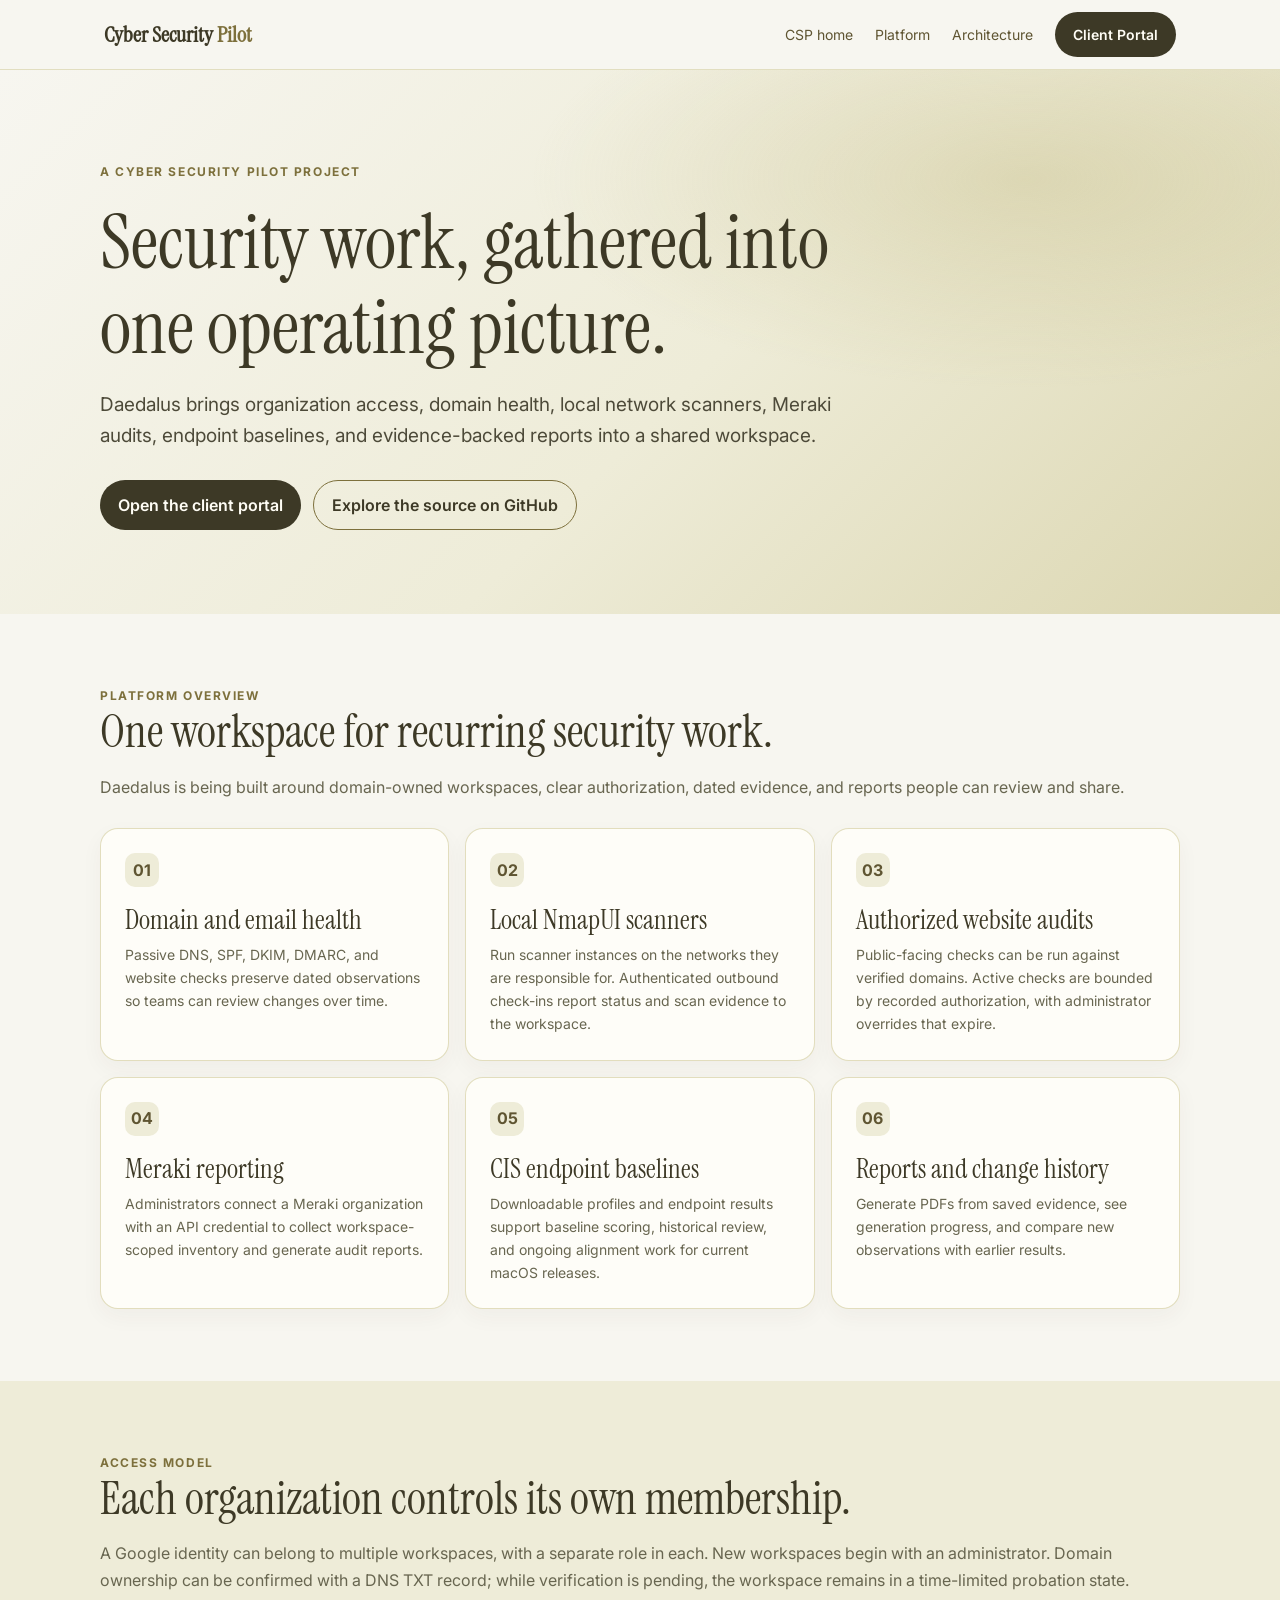
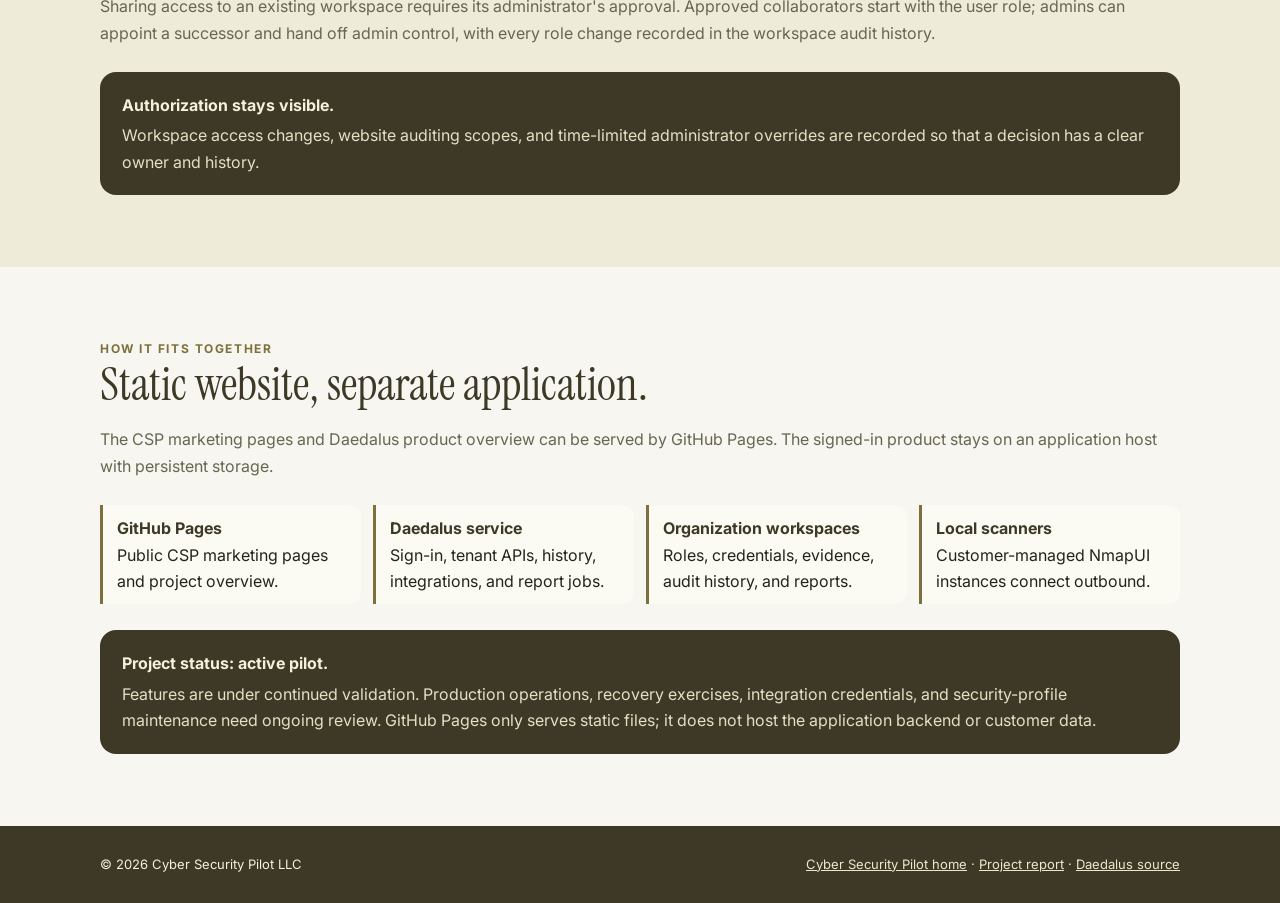
==== site/daedalus.html @ f19bf1ff "Document Release 049 and link public project report" ====
<!doctype html>
<html lang="en">
<head>
  <meta charset="utf-8">
  <meta name="viewport" content="width=device-width, initial-scale=1">
  <meta name="description" content="Daedalus is Cyber Security Pilot's multi-organization security operations portal for domain health, local scanners, Meraki, endpoint baselines, and reports.">
  <title>Daedalus | Cyber Security Pilot</title>
  <link rel="preconnect" href="https://fonts.googleapis.com">
  <link rel="preconnect" href="https://fonts.gstatic.com" crossorigin>
  <link href="https://fonts.googleapis.com/css2?family=Instrument+Serif:ital@0;1&family=Inter:wght@400;500;600;700&display=swap" rel="stylesheet">
  <style>
    :root{color-scheme:light;--ivory:#f7f6f0;--paper:#fefdf8;--olive:#5f5532;--olive-dark:#3d3926;--olive-mid:#7d703c;--olive-pale:#eeecd8;--line:#dbd6b0;--ink:#252319;--muted:#686650;--white:#fffdf5}
    *{box-sizing:border-box}html{scroll-behavior:smooth}body{margin:0;background:var(--ivory);color:var(--ink);font-family:Inter,system-ui,sans-serif;line-height:1.65}a{color:inherit}header{position:sticky;top:0;z-index:5;background:rgba(247,246,240,.94);backdrop-filter:blur(12px);border-bottom:1px solid rgba(219,214,176,.75)}.nav{max-width:1120px;margin:auto;padding:12px 24px;display:flex;align-items:center;justify-content:space-between;gap:20px}.brand{font:600 22px 'Instrument Serif',Georgia,serif;text-decoration:none;color:var(--olive-dark)}.brand b{color:var(--olive-mid);font-weight:600}.navlinks{display:flex;align-items:center;gap:22px;font-size:14px}.navlinks a{text-decoration:none;color:var(--olive)}.button{display:inline-flex;align-items:center;justify-content:center;border-radius:999px;padding:11px 18px;background:var(--olive-dark);color:var(--white)!important;font-weight:600;text-decoration:none}.hero{background:radial-gradient(ellipse at 80% 20%,rgba(196,187,132,.38),transparent 34%),linear-gradient(135deg,#f7f6f0,#eeecd8 55%,#dbd6b0);padding:92px 24px 84px}.wrap{max-width:1080px;margin:auto}.eyebrow{font-size:12px;text-transform:uppercase;letter-spacing:.13em;font-weight:700;color:var(--olive-mid)}h1,h2,h3{font-family:'Instrument Serif',Georgia,serif;font-weight:500;color:var(--olive-dark);line-height:1.12}h1{font-size:clamp(44px,7vw,76px);max-width:780px;margin:18px 0}h2{font-size:clamp(32px,4vw,46px);margin:0 0 16px}h3{font-size:27px;margin:0 0 8px}.lede{font-size:19px;color:#4d4a39;max-width:740px}.actions{display:flex;gap:12px;flex-wrap:wrap;margin-top:28px}.button.secondary{background:transparent;color:var(--olive-dark)!important;border:1px solid var(--olive-mid)}.section{padding:72px 24px}.section.alt{background:#eeecd8}.section p{color:var(--muted);margin:8px 0 0}.grid{display:grid;grid-template-columns:repeat(3,minmax(0,1fr));gap:16px;margin-top:28px}.card{background:var(--paper);border:1px solid rgba(219,214,176,.8);border-radius:18px;padding:24px;box-shadow:0 8px 22px rgba(61,57,38,.045)}.card p{font-size:14px}.number{display:inline-grid;place-items:center;width:34px;height:34px;border-radius:10px;background:var(--olive-pale);color:var(--olive);font-weight:700;margin-bottom:18px}.architecture{display:grid;grid-template-columns:repeat(4,minmax(0,1fr));gap:12px;margin-top:26px}.step{border-left:3px solid var(--olive-mid);padding:10px 14px;background:rgba(255,253,245,.66);border-radius:0 12px 12px 0}.step strong{display:block;color:var(--olive-dark)}.note{padding:20px 22px;background:var(--olive-dark);color:#f5f0d8;border-radius:16px;margin-top:26px}.note p{color:#e5dfc4;margin:4px 0 0}footer{background:var(--olive-dark);color:#f5f0d8;padding:28px 24px}footer .wrap{display:flex;justify-content:space-between;gap:20px;flex-wrap:wrap;font-size:13px}footer a{color:#eee7cb}
    @media(max-width:760px){.nav{padding:12px 16px}.navlinks{gap:12px}.navlinks .textlink{display:none}.hero{padding:72px 20px}.section{padding:56px 20px}.grid{grid-template-columns:1fr}.architecture{grid-template-columns:1fr 1fr}}@media(max-width:420px){.architecture{grid-template-columns:1fr}.brand{font-size:19px}.navlinks{font-size:12px}}
  </style>
</head>
<body>
  <header><nav class="nav" aria-label="Main navigation"><a class="brand" href="index.html">Cyber Security <b>Pilot</b></a><div class="navlinks"><a class="textlink" href="index.html">CSP home</a><a class="textlink" href="#platform">Platform</a><a class="textlink" href="#architecture">Architecture</a><a class="button" href="https://daedalus.cybersecuritypilot.org/">Client Portal</a></div></nav></header>
  <main>
    <section class="hero"><div class="wrap"><div class="eyebrow">A Cyber Security Pilot project</div><h1>Security work, gathered into one operating picture.</h1><p class="lede">Daedalus brings organization access, domain health, local network scanners, Meraki audits, endpoint baselines, and evidence-backed reports into a shared workspace.</p><div class="actions"><a class="button" href="https://daedalus.cybersecuritypilot.org/">Open the client portal</a><a class="button secondary" href="https://github.com/techmore/tm-daedalus">Explore the source on GitHub</a></div></div></section>
    <section class="section" id="platform"><div class="wrap"><div class="eyebrow">Platform overview</div><h2>One workspace for recurring security work.</h2><p>Daedalus is being built around domain-owned workspaces, clear authorization, dated evidence, and reports people can review and share.</p><div class="grid">
      <article class="card"><span class="number">01</span><h3>Domain and email health</h3><p>Passive DNS, SPF, DKIM, DMARC, and website checks preserve dated observations so teams can review changes over time.</p></article>
      <article class="card"><span class="number">02</span><h3>Local NmapUI scanners</h3><p>Run scanner instances on the networks they are responsible for. Authenticated outbound check-ins report status and scan evidence to the workspace.</p></article>
      <article class="card"><span class="number">03</span><h3>Authorized website audits</h3><p>Public-facing checks can be run against verified domains. Active checks are bounded by recorded authorization, with administrator overrides that expire.</p></article>
      <article class="card"><span class="number">04</span><h3>Meraki reporting</h3><p>Administrators connect a Meraki organization with an API credential to collect workspace-scoped inventory and generate audit reports.</p></article>
      <article class="card"><span class="number">05</span><h3>CIS endpoint baselines</h3><p>Downloadable profiles and endpoint results support baseline scoring, historical review, and ongoing alignment work for current macOS releases.</p></article>
      <article class="card"><span class="number">06</span><h3>Reports and change history</h3><p>Generate PDFs from saved evidence, see generation progress, and compare new observations with earlier results.</p></article>
    </div></div></section>
    <section class="section alt"><div class="wrap"><div class="eyebrow">Access model</div><h2>Each organization controls its own membership.</h2><p>A Google identity can belong to multiple workspaces, with a separate role in each. New workspaces begin with an administrator. Domain ownership can be confirmed with a DNS TXT record; while verification is pending, the workspace remains in a time-limited probation state. Sharing access to an existing workspace requires its administrator's approval. Approved collaborators start with the user role; admins can appoint a successor and hand off admin control, with every role change recorded in the workspace audit history.</p><div class="note"><strong>Authorization stays visible.</strong><p>Workspace access changes, website auditing scopes, and time-limited administrator overrides are recorded so that a decision has a clear owner and history.</p></div></div></section>
    <section class="section" id="architecture"><div class="wrap"><div class="eyebrow">How it fits together</div><h2>Static website, separate application.</h2><p>The CSP marketing pages and Daedalus product overview can be served by GitHub Pages. The signed-in product stays on an application host with persistent storage.</p><div class="architecture"><div class="step"><strong>GitHub Pages</strong><span>Public CSP marketing pages and project overview.</span></div><div class="step"><strong>Daedalus service</strong><span>Sign-in, tenant APIs, history, integrations, and report jobs.</span></div><div class="step"><strong>Organization workspaces</strong><span>Roles, credentials, evidence, audit history, and reports.</span></div><div class="step"><strong>Local scanners</strong><span>Customer-managed NmapUI instances connect outbound.</span></div></div><div class="note"><strong>Project status: active pilot.</strong><p>Features are under continued validation. Production operations, recovery exercises, integration credentials, and security-profile maintenance need ongoing review. GitHub Pages only serves static files; it does not host the application backend or customer data.</p></div></div></section>
  </main>
  <footer><div class="wrap"><span>© 2026 Cyber Security Pilot LLC</span><span><a href="index.html">Cyber Security Pilot home</a> · <a href="https://github.com/techmore/tm-daedalus/blob/main/PUBLIC-PROJECT-REPORT.md">Project report</a> · <a href="https://github.com/techmore/tm-daedalus">Daedalus source</a></span></div></footer>
</body>
</html>
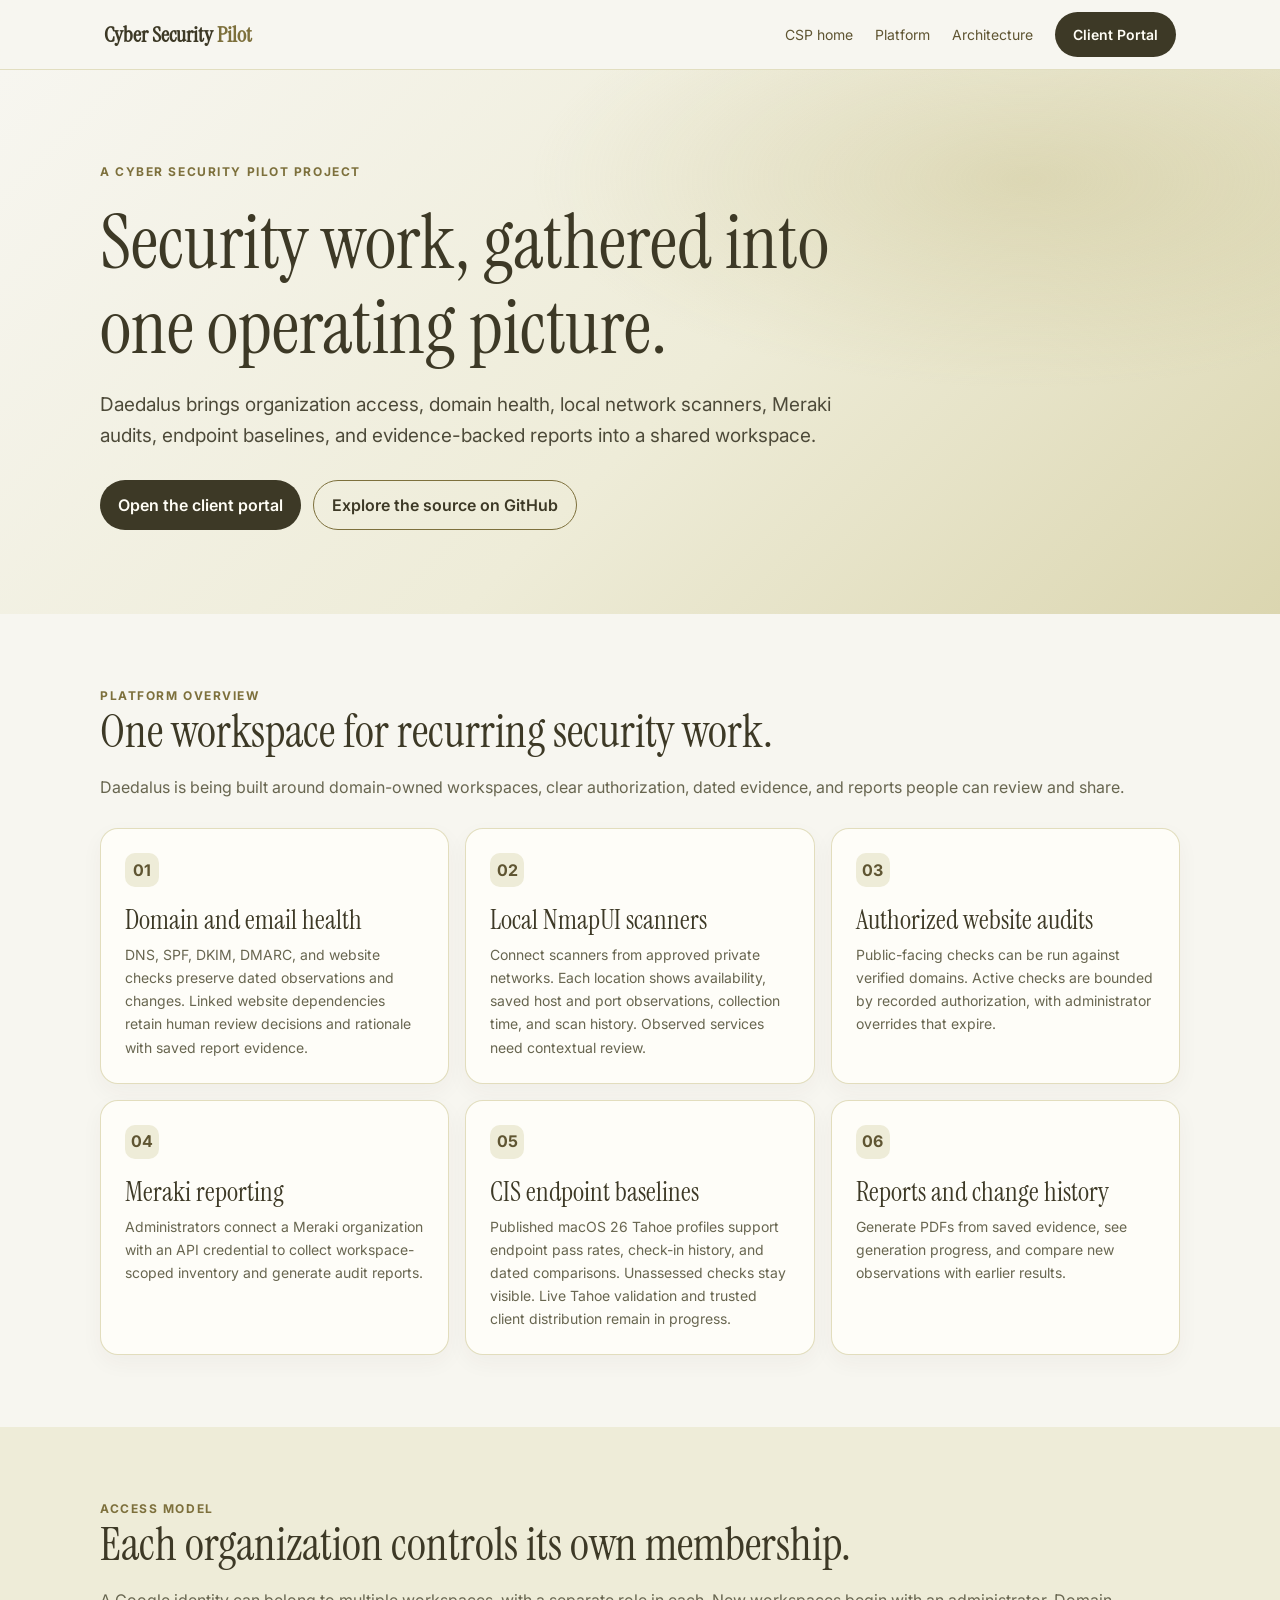
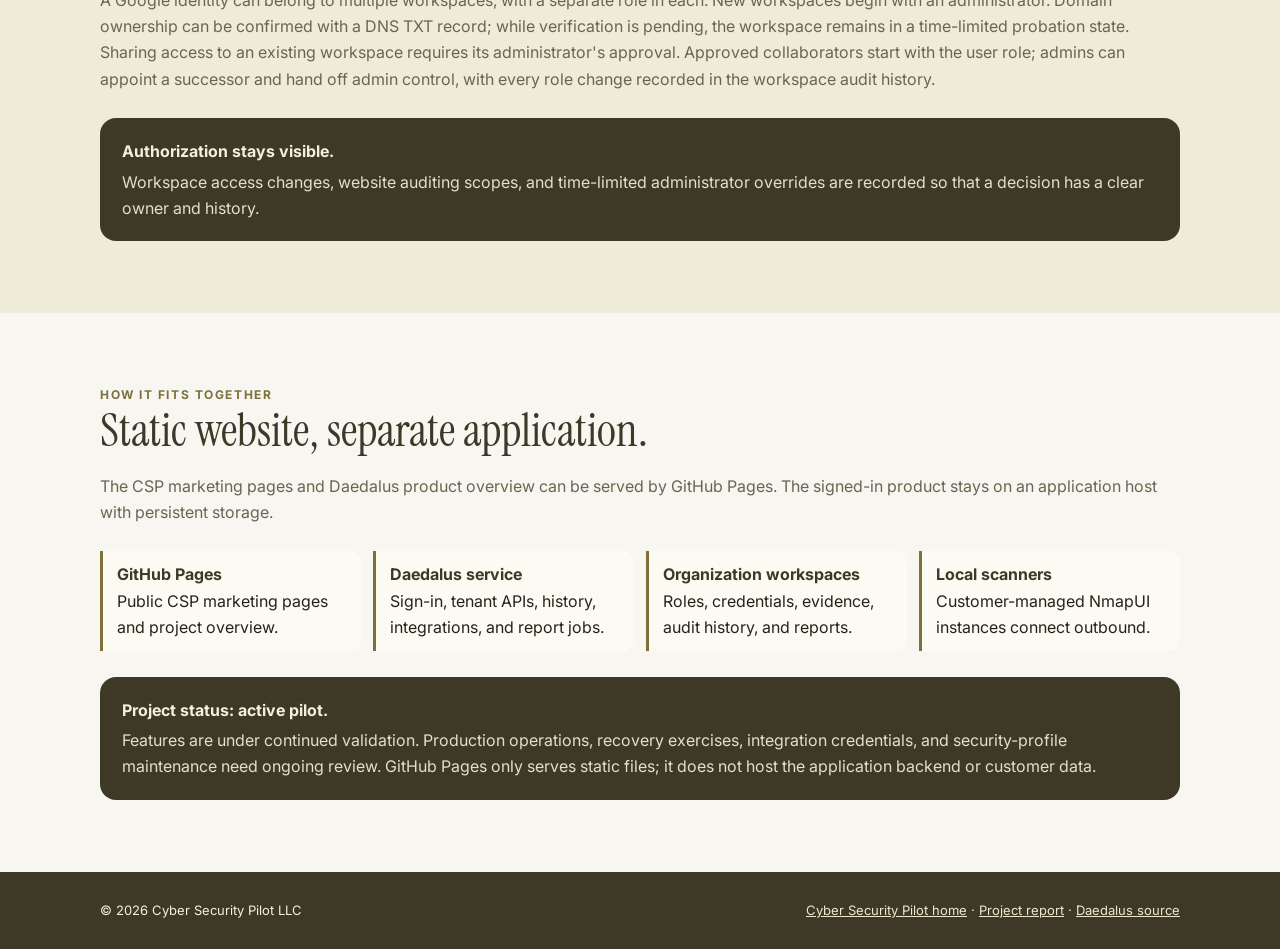
==== commit b3741232: "Describe current evidence features and endpoint pilot scope on marketing site" ====
--- a/site/daedalus.html
+++ b/site/daedalus.html
@@ -19,11 +19,11 @@
   <main>
     <section class="hero"><div class="wrap"><div class="eyebrow">A Cyber Security Pilot project</div><h1>Security work, gathered into one operating picture.</h1><p class="lede">Daedalus brings organization access, domain health, local network scanners, Meraki audits, endpoint baselines, and evidence-backed reports into a shared workspace.</p><div class="actions"><a class="button" href="https://daedalus.cybersecuritypilot.org/">Open the client portal</a><a class="button secondary" href="https://github.com/techmore/tm-daedalus">Explore the source on GitHub</a></div></div></section>
     <section class="section" id="platform"><div class="wrap"><div class="eyebrow">Platform overview</div><h2>One workspace for recurring security work.</h2><p>Daedalus is being built around domain-owned workspaces, clear authorization, dated evidence, and reports people can review and share.</p><div class="grid">
-      <article class="card"><span class="number">01</span><h3>Domain and email health</h3><p>Passive DNS, SPF, DKIM, DMARC, and website checks preserve dated observations so teams can review changes over time.</p></article>
-      <article class="card"><span class="number">02</span><h3>Local NmapUI scanners</h3><p>Run scanner instances on the networks they are responsible for. Authenticated outbound check-ins report status and scan evidence to the workspace.</p></article>
+      <article class="card"><span class="number">01</span><h3>Domain and email health</h3><p>DNS, SPF, DKIM, DMARC, and website checks preserve dated observations and changes. Linked website dependencies retain human review decisions and rationale with saved report evidence.</p></article>
+      <article class="card"><span class="number">02</span><h3>Local NmapUI scanners</h3><p>Connect scanners from approved private networks. Each location shows availability, saved host and port observations, collection time, and scan history. Observed services need contextual review.</p></article>
       <article class="card"><span class="number">03</span><h3>Authorized website audits</h3><p>Public-facing checks can be run against verified domains. Active checks are bounded by recorded authorization, with administrator overrides that expire.</p></article>
       <article class="card"><span class="number">04</span><h3>Meraki reporting</h3><p>Administrators connect a Meraki organization with an API credential to collect workspace-scoped inventory and generate audit reports.</p></article>
-      <article class="card"><span class="number">05</span><h3>CIS endpoint baselines</h3><p>Downloadable profiles and endpoint results support baseline scoring, historical review, and ongoing alignment work for current macOS releases.</p></article>
+      <article class="card"><span class="number">05</span><h3>CIS endpoint baselines</h3><p>Published macOS 26 Tahoe profiles support endpoint pass rates, check-in history, and dated comparisons. Unassessed checks stay visible. Live Tahoe validation and trusted client distribution remain in progress.</p></article>
       <article class="card"><span class="number">06</span><h3>Reports and change history</h3><p>Generate PDFs from saved evidence, see generation progress, and compare new observations with earlier results.</p></article>
     </div></div></section>
     <section class="section alt"><div class="wrap"><div class="eyebrow">Access model</div><h2>Each organization controls its own membership.</h2><p>A Google identity can belong to multiple workspaces, with a separate role in each. New workspaces begin with an administrator. Domain ownership can be confirmed with a DNS TXT record; while verification is pending, the workspace remains in a time-limited probation state. Sharing access to an existing workspace requires its administrator's approval. Approved collaborators start with the user role; admins can appoint a successor and hand off admin control, with every role change recorded in the workspace audit history.</p><div class="note"><strong>Authorization stays visible.</strong><p>Workspace access changes, website auditing scopes, and time-limited administrator overrides are recorded so that a decision has a clear owner and history.</p></div></div></section>
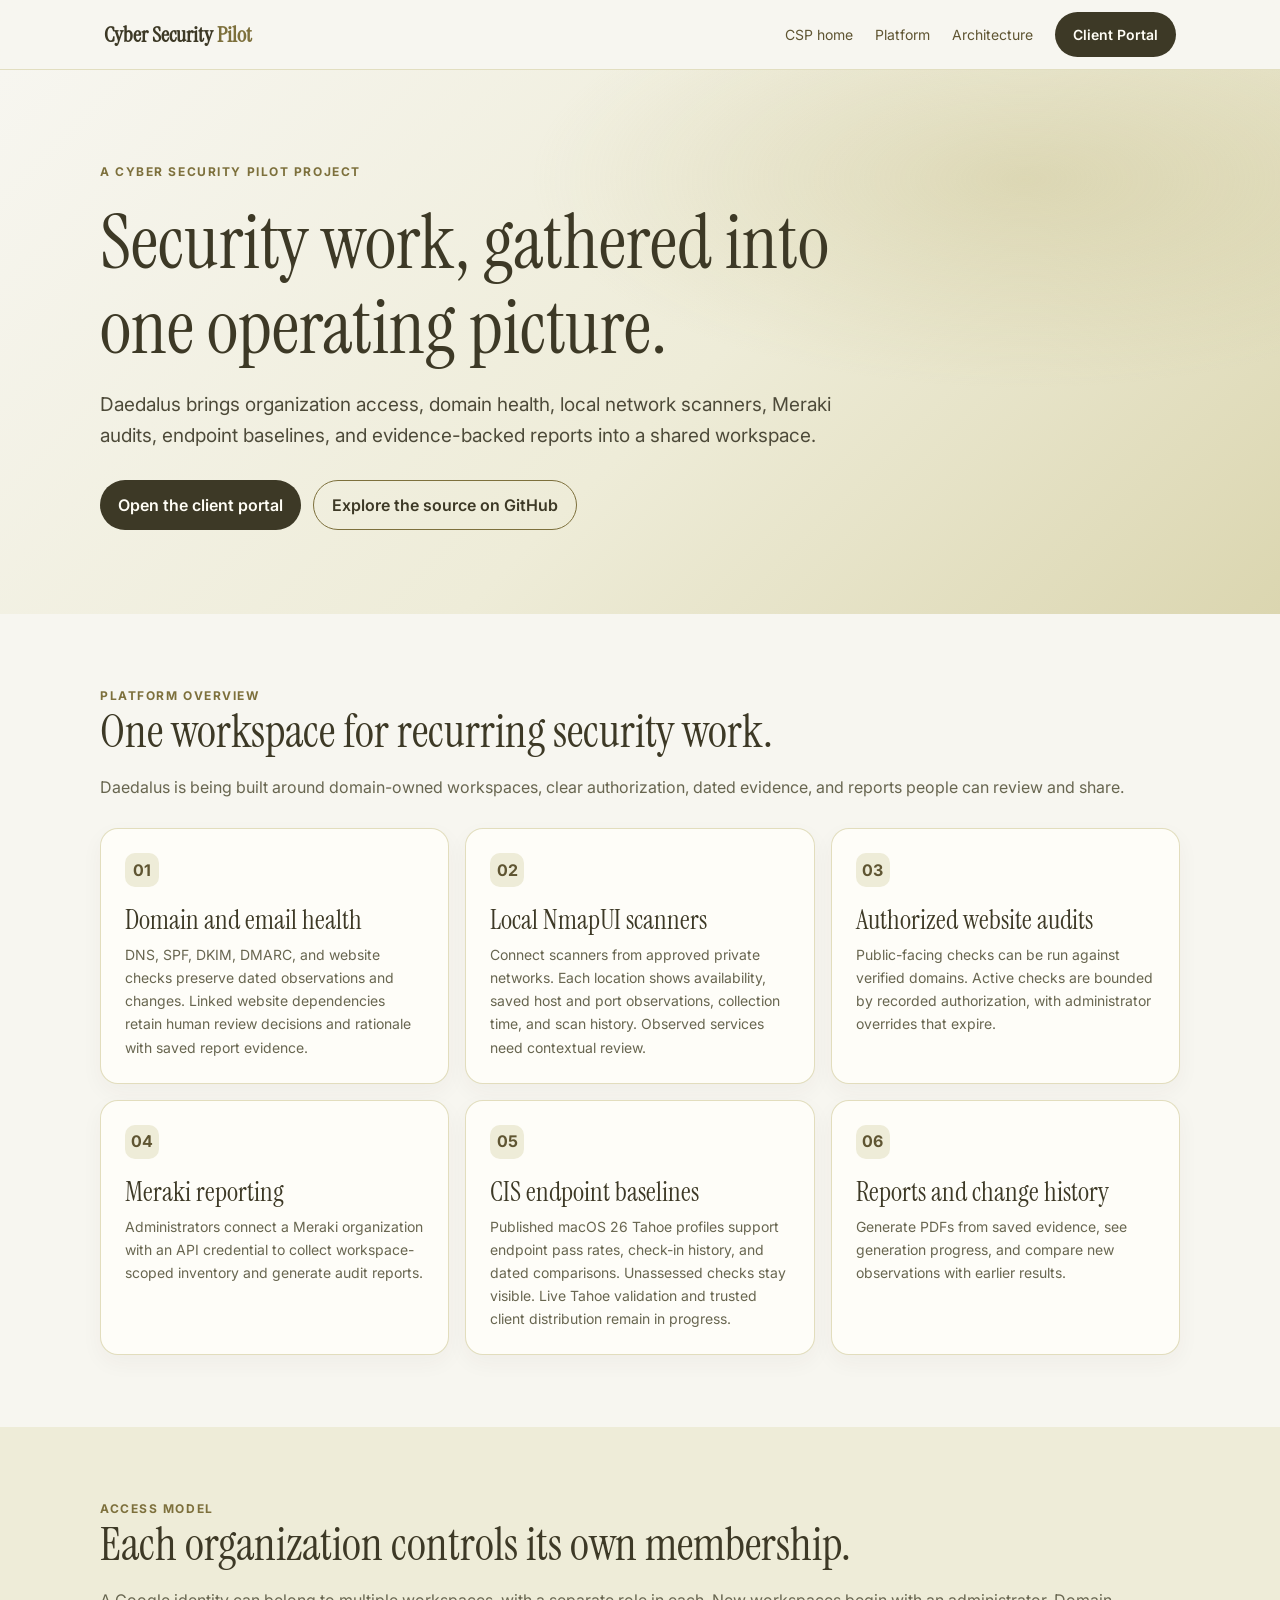
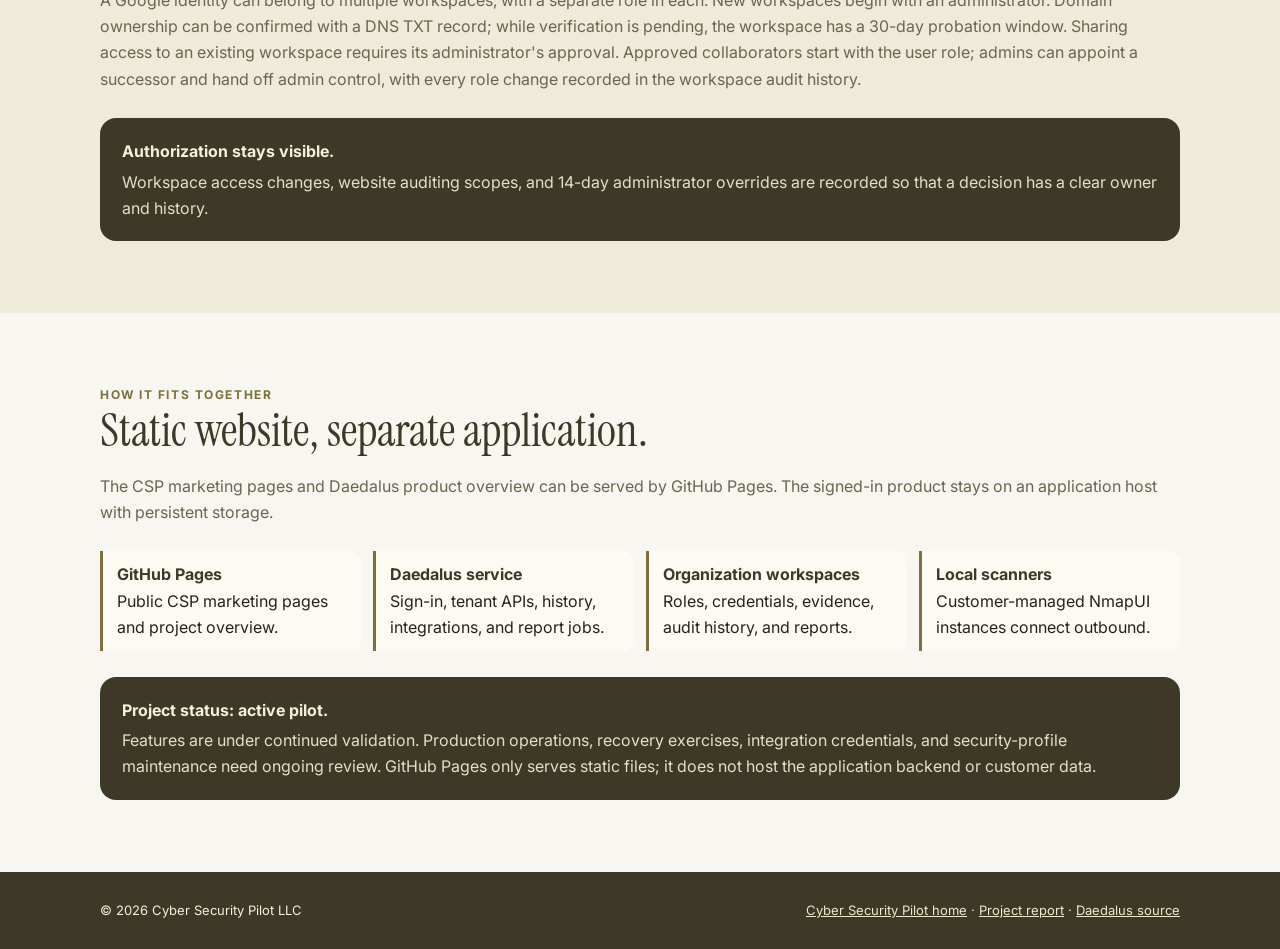
==== commit c41f07a7: "docs: clarify marketing probation and override durations" ====
--- a/site/daedalus.html
+++ b/site/daedalus.html
@@ -10,7 +10,8 @@
   <link href="https://fonts.googleapis.com/css2?family=Instrument+Serif:ital@0;1&family=Inter:wght@400;500;600;700&display=swap" rel="stylesheet">
   <style>
     :root{color-scheme:light;--ivory:#f7f6f0;--paper:#fefdf8;--olive:#5f5532;--olive-dark:#3d3926;--olive-mid:#7d703c;--olive-pale:#eeecd8;--line:#dbd6b0;--ink:#252319;--muted:#686650;--white:#fffdf5}
-    *{box-sizing:border-box}html{scroll-behavior:smooth}body{margin:0;background:var(--ivory);color:var(--ink);font-family:Inter,system-ui,sans-serif;line-height:1.65}a{color:inherit}header{position:sticky;top:0;z-index:5;background:rgba(247,246,240,.94);backdrop-filter:blur(12px);border-bottom:1px solid rgba(219,214,176,.75)}.nav{max-width:1120px;margin:auto;padding:12px 24px;display:flex;align-items:center;justify-content:space-between;gap:20px}.brand{font:600 22px 'Instrument Serif',Georgia,serif;text-decoration:none;color:var(--olive-dark)}.brand b{color:var(--olive-mid);font-weight:600}.navlinks{display:flex;align-items:center;gap:22px;font-size:14px}.navlinks a{text-decoration:none;color:var(--olive)}.button{display:inline-flex;align-items:center;justify-content:center;border-radius:999px;padding:11px 18px;background:var(--olive-dark);color:var(--white)!important;font-weight:600;text-decoration:none}.hero{background:radial-gradient(ellipse at 80% 20%,rgba(196,187,132,.38),transparent 34%),linear-gradient(135deg,#f7f6f0,#eeecd8 55%,#dbd6b0);padding:92px 24px 84px}.wrap{max-width:1080px;margin:auto}.eyebrow{font-size:12px;text-transform:uppercase;letter-spacing:.13em;font-weight:700;color:var(--olive-mid)}h1,h2,h3{font-family:'Instrument Serif',Georgia,serif;font-weight:500;color:var(--olive-dark);line-height:1.12}h1{font-size:clamp(44px,7vw,76px);max-width:780px;margin:18px 0}h2{font-size:clamp(32px,4vw,46px);margin:0 0 16px}h3{font-size:27px;margin:0 0 8px}.lede{font-size:19px;color:#4d4a39;max-width:740px}.actions{display:flex;gap:12px;flex-wrap:wrap;margin-top:28px}.button.secondary{background:transparent;color:var(--olive-dark)!important;border:1px solid var(--olive-mid)}.section{padding:72px 24px}.section.alt{background:#eeecd8}.section p{color:var(--muted);margin:8px 0 0}.grid{display:grid;grid-template-columns:repeat(3,minmax(0,1fr));gap:16px;margin-top:28px}.card{background:var(--paper);border:1px solid rgba(219,214,176,.8);border-radius:18px;padding:24px;box-shadow:0 8px 22px rgba(61,57,38,.045)}.card p{font-size:14px}.number{display:inline-grid;place-items:center;width:34px;height:34px;border-radius:10px;background:var(--olive-pale);color:var(--olive);font-weight:700;margin-bottom:18px}.architecture{display:grid;grid-template-columns:repeat(4,minmax(0,1fr));gap:12px;margin-top:26px}.step{border-left:3px solid var(--olive-mid);padding:10px 14px;background:rgba(255,253,245,.66);border-radius:0 12px 12px 0}.step strong{display:block;color:var(--olive-dark)}.note{padding:20px 22px;background:var(--olive-dark);color:#f5f0d8;border-radius:16px;margin-top:26px}.note p{color:#e5dfc4;margin:4px 0 0}footer{background:var(--olive-dark);color:#f5f0d8;padding:28px 24px}footer .wrap{display:flex;justify-content:space-between;gap:20px;flex-wrap:wrap;font-size:13px}footer a{color:#eee7cb}
+    *{box-sizing:border-box}html{scroll-behavior:smooth}section[id]{scroll-margin-top:84px}body{margin:0;background:var(--ivory);color:var(--ink);font-family:Inter,system-ui,sans-serif;line-height:1.65}a{color:inherit}header{position:sticky;top:0;z-index:5;background:rgba(247,246,240,.94);backdrop-filter:blur(12px);border-bottom:1px solid rgba(219,214,176,.75)}.nav{max-width:1120px;margin:auto;padding:12px 24px;display:flex;align-items:center;justify-content:space-between;gap:20px}.brand{font:600 22px 'Instrument Serif',Georgia,serif;text-decoration:none;color:var(--olive-dark)}.brand b{color:var(--olive-mid);font-weight:600}.navlinks{display:flex;align-items:center;gap:22px;font-size:14px}.navlinks a{text-decoration:none;color:var(--olive)}.button{display:inline-flex;align-items:center;justify-content:center;border-radius:999px;padding:11px 18px;background:var(--olive-dark);color:var(--white)!important;font-weight:600;text-decoration:none}.hero{background:radial-gradient(ellipse at 80% 20%,rgba(196,187,132,.38),transparent 34%),linear-gradient(135deg,#f7f6f0,#eeecd8 55%,#dbd6b0);padding:92px 24px 84px}.wrap{max-width:1080px;margin:auto}.eyebrow{font-size:12px;text-transform:uppercase;letter-spacing:.13em;font-weight:700;color:var(--olive-mid)}h1,h2,h3{font-family:'Instrument Serif',Georgia,serif;font-weight:500;color:var(--olive-dark);line-height:1.12}h1{font-size:clamp(44px,7vw,76px);max-width:780px;margin:18px 0}h2{font-size:clamp(32px,4vw,46px);margin:0 0 16px}h3{font-size:27px;margin:0 0 8px}.lede{font-size:19px;color:#4d4a39;max-width:740px}.actions{display:flex;gap:12px;flex-wrap:wrap;margin-top:28px}.button.secondary{background:transparent;color:var(--olive-dark)!important;border:1px solid var(--olive-mid)}.section{padding:72px 24px}.section.alt{background:#eeecd8}.section p{color:var(--muted);margin:8px 0 0}.grid{display:grid;grid-template-columns:repeat(3,minmax(0,1fr));gap:16px;margin-top:28px}.card{background:var(--paper);border:1px solid rgba(219,214,176,.8);border-radius:18px;padding:24px;box-shadow:0 8px 22px rgba(61,57,38,.045)}.card p{font-size:14px}.number{display:inline-grid;place-items:center;width:34px;height:34px;border-radius:10px;background:var(--olive-pale);color:var(--olive);font-weight:700;margin-bottom:18px}.architecture{display:grid;grid-template-columns:repeat(4,minmax(0,1fr));gap:12px;margin-top:26px}.step{border-left:3px solid var(--olive-mid);padding:10px 14px;background:rgba(255,253,245,.66);border-radius:0 12px 12px 0}.step strong{display:block;color:var(--olive-dark)}.note{padding:20px 22px;background:var(--olive-dark);color:#f5f0d8;border-radius:16px;margin-top:26px}.note p{color:#e5dfc4;margin:4px 0 0}footer{background:var(--olive-dark);color:#f5f0d8;padding:28px 24px}footer .wrap{display:flex;justify-content:space-between;gap:20px;flex-wrap:wrap;font-size:13px}footer a{color:#eee7cb}
+    @media(prefers-reduced-motion:reduce){html{scroll-behavior:auto}}
     @media(max-width:760px){.nav{padding:12px 16px}.navlinks{gap:12px}.navlinks .textlink{display:none}.hero{padding:72px 20px}.section{padding:56px 20px}.grid{grid-template-columns:1fr}.architecture{grid-template-columns:1fr 1fr}}@media(max-width:420px){.architecture{grid-template-columns:1fr}.brand{font-size:19px}.navlinks{font-size:12px}}
   </style>
 </head>
@@ -26,7 +27,7 @@
       <article class="card"><span class="number">05</span><h3>CIS endpoint baselines</h3><p>Published macOS 26 Tahoe profiles support endpoint pass rates, check-in history, and dated comparisons. Unassessed checks stay visible. Live Tahoe validation and trusted client distribution remain in progress.</p></article>
       <article class="card"><span class="number">06</span><h3>Reports and change history</h3><p>Generate PDFs from saved evidence, see generation progress, and compare new observations with earlier results.</p></article>
     </div></div></section>
-    <section class="section alt"><div class="wrap"><div class="eyebrow">Access model</div><h2>Each organization controls its own membership.</h2><p>A Google identity can belong to multiple workspaces, with a separate role in each. New workspaces begin with an administrator. Domain ownership can be confirmed with a DNS TXT record; while verification is pending, the workspace remains in a time-limited probation state. Sharing access to an existing workspace requires its administrator's approval. Approved collaborators start with the user role; admins can appoint a successor and hand off admin control, with every role change recorded in the workspace audit history.</p><div class="note"><strong>Authorization stays visible.</strong><p>Workspace access changes, website auditing scopes, and time-limited administrator overrides are recorded so that a decision has a clear owner and history.</p></div></div></section>
+    <section class="section alt"><div class="wrap"><div class="eyebrow">Access model</div><h2>Each organization controls its own membership.</h2><p>A Google identity can belong to multiple workspaces, with a separate role in each. New workspaces begin with an administrator. Domain ownership can be confirmed with a DNS TXT record; while verification is pending, the workspace has a 30-day probation window. Sharing access to an existing workspace requires its administrator's approval. Approved collaborators start with the user role; admins can appoint a successor and hand off admin control, with every role change recorded in the workspace audit history.</p><div class="note"><strong>Authorization stays visible.</strong><p>Workspace access changes, website auditing scopes, and 14-day administrator overrides are recorded so that a decision has a clear owner and history.</p></div></div></section>
     <section class="section" id="architecture"><div class="wrap"><div class="eyebrow">How it fits together</div><h2>Static website, separate application.</h2><p>The CSP marketing pages and Daedalus product overview can be served by GitHub Pages. The signed-in product stays on an application host with persistent storage.</p><div class="architecture"><div class="step"><strong>GitHub Pages</strong><span>Public CSP marketing pages and project overview.</span></div><div class="step"><strong>Daedalus service</strong><span>Sign-in, tenant APIs, history, integrations, and report jobs.</span></div><div class="step"><strong>Organization workspaces</strong><span>Roles, credentials, evidence, audit history, and reports.</span></div><div class="step"><strong>Local scanners</strong><span>Customer-managed NmapUI instances connect outbound.</span></div></div><div class="note"><strong>Project status: active pilot.</strong><p>Features are under continued validation. Production operations, recovery exercises, integration credentials, and security-profile maintenance need ongoing review. GitHub Pages only serves static files; it does not host the application backend or customer data.</p></div></div></section>
   </main>
   <footer><div class="wrap"><span>© 2026 Cyber Security Pilot LLC</span><span><a href="index.html">Cyber Security Pilot home</a> · <a href="https://github.com/techmore/tm-daedalus/blob/main/PUBLIC-PROJECT-REPORT.md">Project report</a> · <a href="https://github.com/techmore/tm-daedalus">Daedalus source</a></span></div></footer>
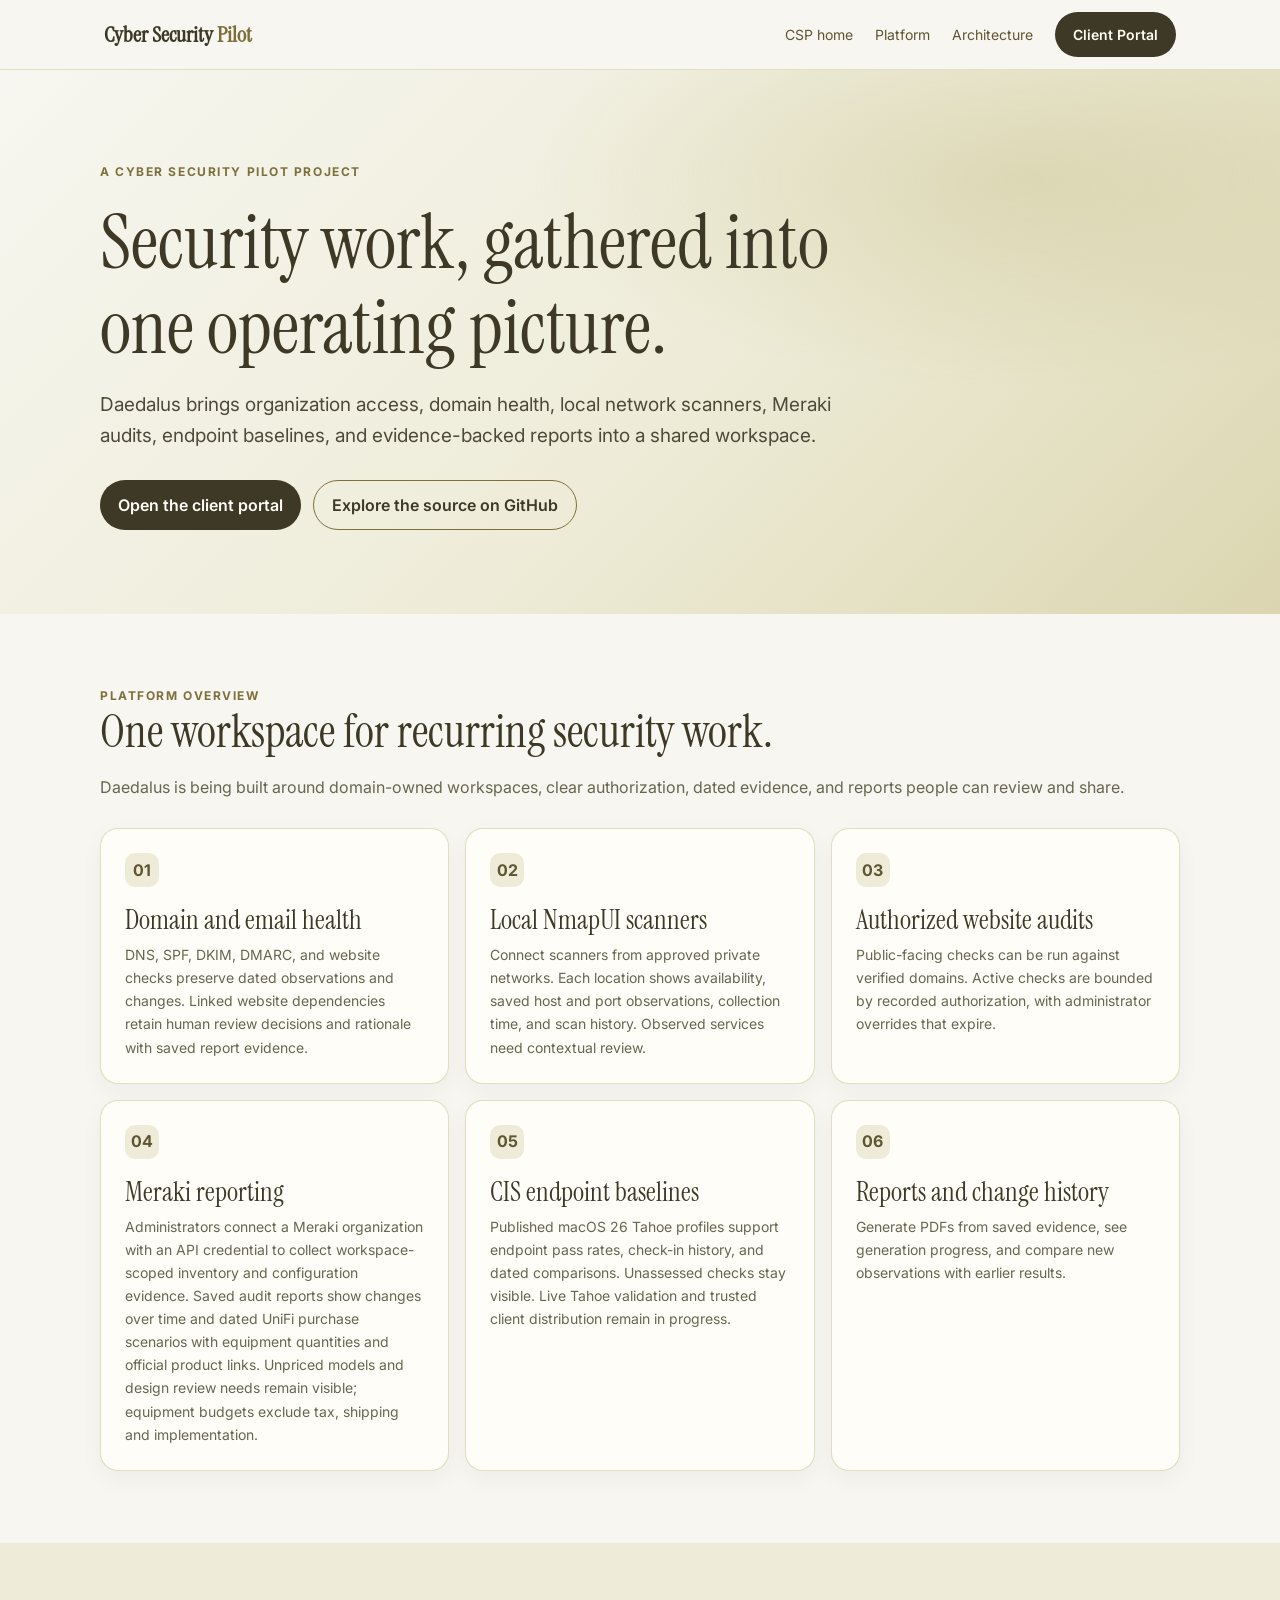
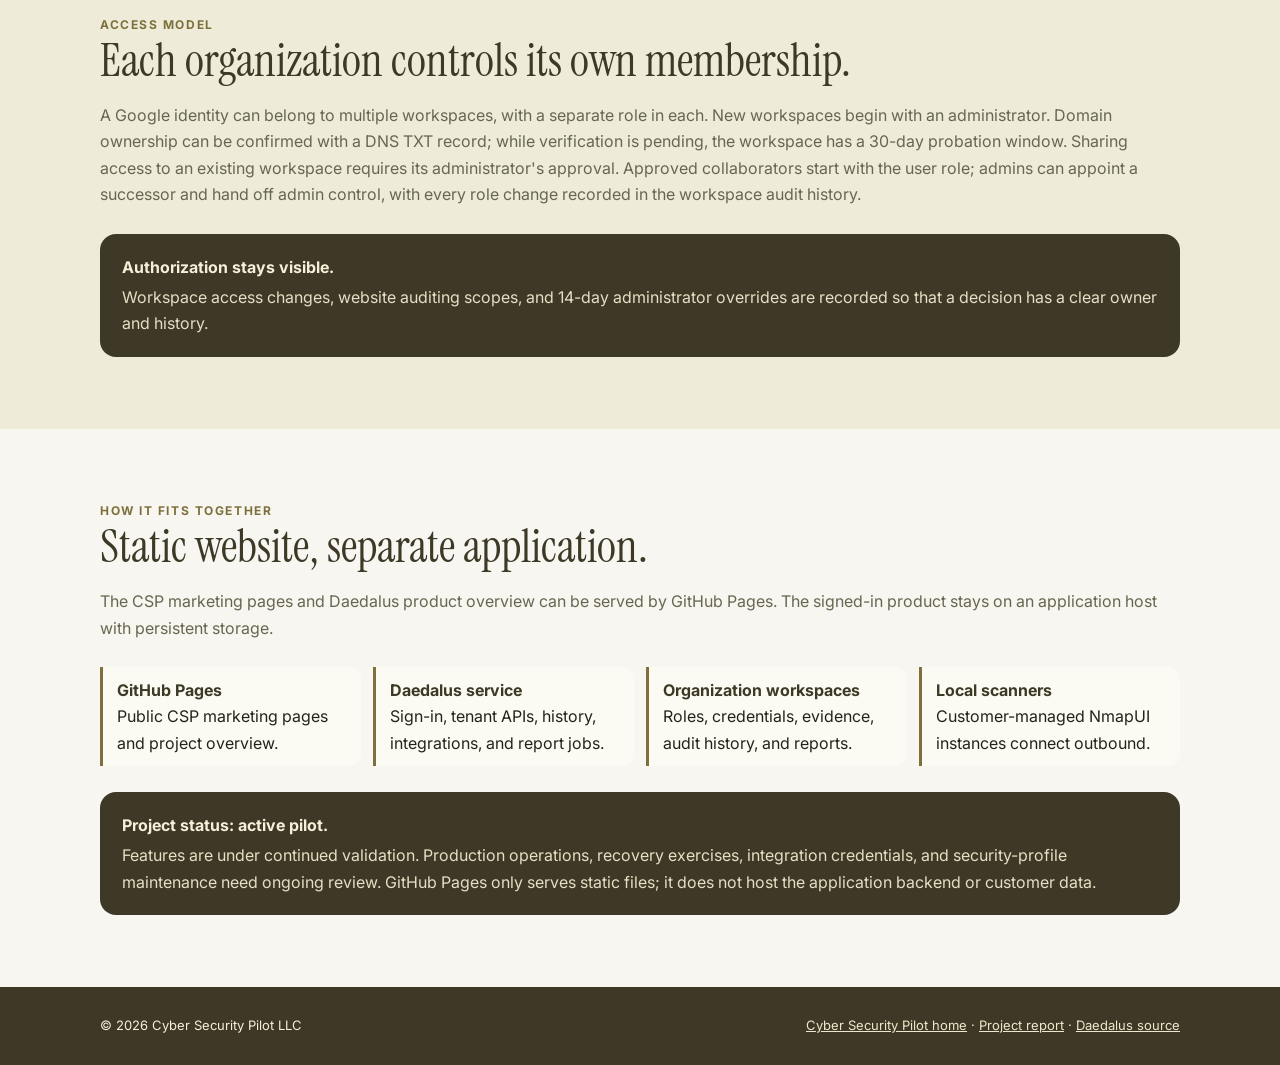
==== commit 48e7a7eb: "site: describe Meraki history and dated UniFi purchase planning" ====
--- a/site/daedalus.html
+++ b/site/daedalus.html
@@ -5,6 +5,8 @@
   <meta name="viewport" content="width=device-width, initial-scale=1">
   <meta name="description" content="Daedalus is Cyber Security Pilot's multi-organization security operations portal for domain health, local scanners, Meraki, endpoint baselines, and reports.">
   <title>Daedalus | Cyber Security Pilot</title>
+  <link rel="icon" type="image/png" href="favicon.png">
+  <link rel="apple-touch-icon" href="apple-touch-icon.png">
   <link rel="preconnect" href="https://fonts.googleapis.com">
   <link rel="preconnect" href="https://fonts.gstatic.com" crossorigin>
   <link href="https://fonts.googleapis.com/css2?family=Instrument+Serif:ital@0;1&family=Inter:wght@400;500;600;700&display=swap" rel="stylesheet">
@@ -23,7 +25,7 @@
       <article class="card"><span class="number">01</span><h3>Domain and email health</h3><p>DNS, SPF, DKIM, DMARC, and website checks preserve dated observations and changes. Linked website dependencies retain human review decisions and rationale with saved report evidence.</p></article>
       <article class="card"><span class="number">02</span><h3>Local NmapUI scanners</h3><p>Connect scanners from approved private networks. Each location shows availability, saved host and port observations, collection time, and scan history. Observed services need contextual review.</p></article>
       <article class="card"><span class="number">03</span><h3>Authorized website audits</h3><p>Public-facing checks can be run against verified domains. Active checks are bounded by recorded authorization, with administrator overrides that expire.</p></article>
-      <article class="card"><span class="number">04</span><h3>Meraki reporting</h3><p>Administrators connect a Meraki organization with an API credential to collect workspace-scoped inventory and generate audit reports.</p></article>
+      <article class="card"><span class="number">04</span><h3>Meraki reporting</h3><p>Administrators connect a Meraki organization with an API credential to collect workspace-scoped inventory and configuration evidence. Saved audit reports show changes over time and dated UniFi purchase scenarios with equipment quantities and official product links. Unpriced models and design review needs remain visible; equipment budgets exclude tax, shipping and implementation.</p></article>
       <article class="card"><span class="number">05</span><h3>CIS endpoint baselines</h3><p>Published macOS 26 Tahoe profiles support endpoint pass rates, check-in history, and dated comparisons. Unassessed checks stay visible. Live Tahoe validation and trusted client distribution remain in progress.</p></article>
       <article class="card"><span class="number">06</span><h3>Reports and change history</h3><p>Generate PDFs from saved evidence, see generation progress, and compare new observations with earlier results.</p></article>
     </div></div></section>
